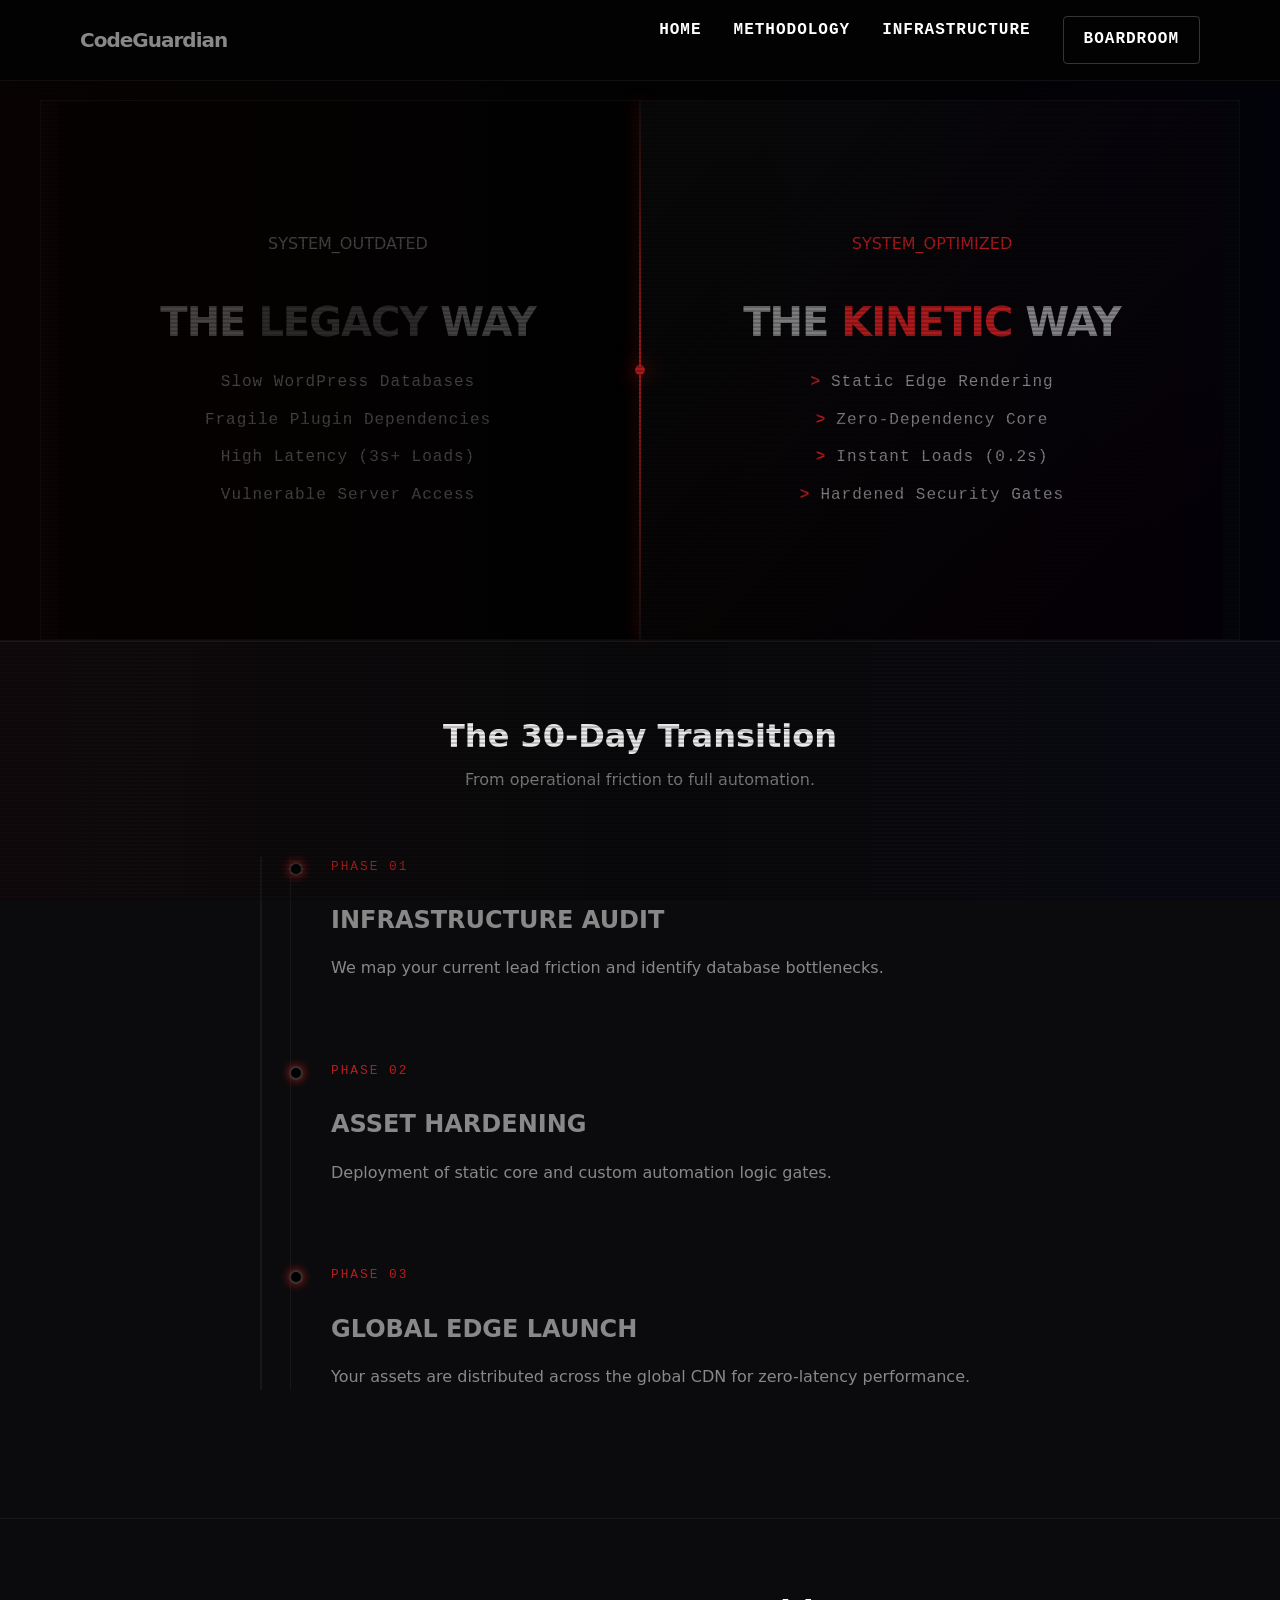
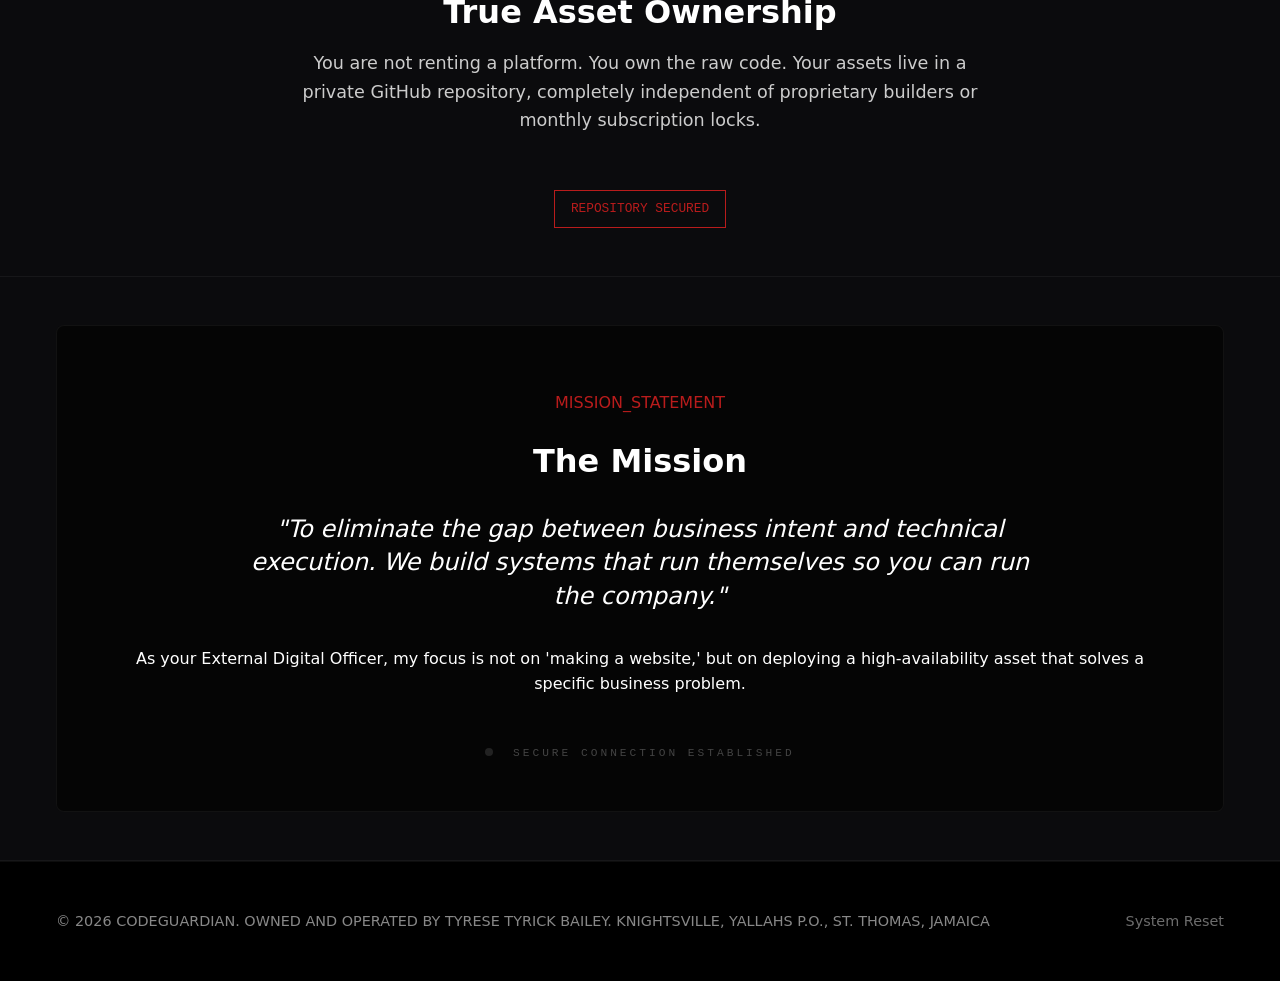
==== about.html @ 7adf5891 "deploy: streamlined boardroom portal configuration" ====
<!DOCTYPE html>
<html lang="en">
<head>
  <meta charset="UTF-8" />
  <meta name="viewport" content="width=device-width, initial-scale=1.0" />
  <title>Methodology | The EDO Philosophy</title>
  <link rel="stylesheet" href="styles.css" />

</head>
<body>

  <header class="site-header">
  <div class="container header-inner">
    <a href="index.html" class="brand"><span class="brand-text">CodeGuardian</span></a>
    
    <button class="mobile-nav-toggle" aria-expanded="false">
      <div class="hamburger"></div>
    </button>

    <nav class="nav">
      <ul class="nav-list">
        <li><a href="index.html" class="nav-link">Home</a></li>
        <li><a href="about.html" class="nav-link">Methodology</a></li>
        <li><a href="services.html" class="nav-link">Infrastructure</a></li>
        <li><a href="portal.html" class="nav-link btn btn-outline">Boardroom</a></li>
      </ul>
    </nav>
  </div>
</header>

  <main>
  <section class="section reveal split-philosophy">
  <div class="container philosophy-grid">
    
    <div class="philosophy-side legacy-logic">
      <div class="side-content">
        <p class="eyebrow">SYSTEM_OUTDATED</p>
        <h2 class="side-title">The <span class="dim-text">Legacy</span> Way</h2>
        <ul class="comparison-list">
          <li><span>Slow WordPress Databases</span></li>
          <li><span>Fragile Plugin Dependencies</span></li>
          <li><span>High Latency (3s+ Loads)</span></li>
          <li><span>Vulnerable Server Access</span></li>
        </ul>
      </div>
    </div>

    <div class="philosophy-divider">
      <div class="divider-line"></div>
      <div class="divider-node"></div>
    </div>

    <div class="philosophy-side kinetic-logic">
      <div class="side-content">
        <p class="eyebrow" style="color:var(--color-accent)">SYSTEM_OPTIMIZED</p>
        <h2 class="side-title">The <span style="color:var(--color-accent)">Kinetic</span> Way</h2>
        <ul class="comparison-list">
          <li><span>Static Edge Rendering</span></li>
          <li><span>Zero-Dependency Core</span></li>
          <li><span>Instant Loads (0.2s)</span></li>
          <li><span>Hardened Security Gates</span></li>
        </ul>
      </div>
    </div>

  </div>
</section>

<section class="section reveal timeline-section">
  <div class="container">
    <div class="section-header">
      <h2 class="section-title">The 30-Day Transition</h2>
      <p class="section-intro">From operational friction to full automation.</p>
    </div>
    
    <div class="timeline-container">
      <div class="timeline-progress"></div> 
      
      <div class="timeline">
        <div class="timeline-item">
          <div class="timeline-dot"></div>
          <div class="timeline-content">
            <span class="day-tag">PHASE 01</span>
            <h3>Infrastructure Audit</h3>
            <p>We map your current lead friction and identify database bottlenecks.</p>
          </div>
        </div>

        <div class="timeline-item">
          <div class="timeline-dot"></div>
          <div class="timeline-content">
            <span class="day-tag">PHASE 02</span>
            <h3>Asset Hardening</h3>
            <p>Deployment of static core and custom automation logic gates.</p>
          </div>
        </div>

        <div class="timeline-item">
          <div class="timeline-dot"></div>
          <div class="timeline-content">
            <span class="day-tag">PHASE 03</span>
            <h3>Global Edge Launch</h3>
            <p>Your assets are distributed across the global CDN for zero-latency performance.</p>
          </div>
        </div>
      </div>
    </div>
  </div>
</section>

    <section class="section reveal" style="background: var(--color-bg-alt);">
      <div class="container text-center">
        <h2 class="section-title">True Asset Ownership</h2>
        <p class="hero-subtitle" style="max-width: 700px; margin-inline: auto;">
          You are not renting a platform. You own the raw code. Your assets live in a private GitHub repository, completely independent of proprietary builders or monthly subscription locks.
        </p>
        <div class="github-badge">REPOSITORY SECURED</div>
      </div>
    </section>

 <section class="section reveal mission-section">
  <div class="container">
    <div class="card mission-card">
      <div class="mission-glow"></div>
      
      <div class="mission-content">
        <p class="eyebrow" style="color:var(--color-accent)">MISSION_STATEMENT</p>
        <h2 class="section-title">The Mission</h2>
        
        <blockquote class="mission-quote">
          "To eliminate the gap between business intent and technical execution. We build systems that run themselves so you can run the company."
        </blockquote>
        
        <p class="mission-description">
          As your External Digital Officer, my focus is not on 'making a website,' but on deploying a <span class="highlight">high-availability asset</span> that solves a specific business problem.
        </p>
        
        <div class="system-status">
          <span class="status-dot"></span> SECURE CONNECTION ESTABLISHED
        </div>
      </div>
    </div>
  </div>
</section>
  </main>

    <footer class="site-footer">
    <div class="container footer-inner">
      <p class="footer-copy">&copy; <span id="year"></span>  CODEGUARDIAN. OWNED AND OPERATED BY TYRESE TYRICK BAILEY.

KNIGHTSVILLE, YALLAHS P.O., ST. THOMAS, JAMAICA</p>
      <ul class="footer-links">
        <li><a href="#top">System Reset</a></li>
      </ul>
    </div>
  </footer>

  <script src="scripts.js"></script>
</body>
</html>
---- styles.css ----
/* =========================================
   CLEAN GLOBAL ENGINE
   ========================================= */html, body {
  width: 100%;
  max-width: 100%;
  overflow-x: hidden; /* THE KILLER OF THE WOBBLE */
  margin: 0;
  padding: 0;
  position: relative;
}

* {
  box-sizing: border-box; /* Forces all widths to stay inside their containers */
}
:root {
  --color-bg: #030303;
  --color-bg-alt: #0b0b0d; /* Slightly lifted black for sections */
  --color-surface: #121214; /* Card surface */
  --color-border: rgba(255, 255, 255, 0.05);
  
  /* NEW SECONDARY: DEEP RED */
  --color-accent: #b91c1c; /* Blood/Deep Red */
  --color-accent-glow: rgba(185, 28, 28, 0.3);
  
  --color-text: #888888;
  --color-heading: #ffffff;
      /* Pure white for impact */
  
 
  --transition-smooth: all 0.4s cubic-bezier(0.16, 1, 0.3, 1);


  /* Typography */
  --font-sans: 'Inter', system-ui, -apple-system, sans-serif;
  --font-size-base: 16px;
  --line-height-base: 1.6;

  /* Spacing Scale (Unified) */
  --space-1: 0.25rem;
  --space-2: 0.5rem;
  --space-3: 0.75rem;
  --space-4: 1rem;
  --space-8: 2rem;
  --space-12: 3rem;
  --space-section: clamp(80px, 15vh, 160px); /* Use this for .section padding */

  /* Layout & Corners */
  --container-width: 1200px;
  --radius-sm: 4px;
  --radius-md: 8px;
  --radius-lg: 12px;
  
  /* Transitions */
  --transition-fast: 150ms ease-out;
  --transition-reveal: all 0.8s cubic-bezier(0.2, 1, 0.3, 1);
}

/* Global Reset */
body {
  margin: 0;
  background-color: var(--color-bg);
  color: var(--color-text);
  font-family: var(--font-sans);
  font-size: var(--font-size-base);
  line-height: var(--line-height-base);
  -webkit-font-smoothing: antialiased;
  overflow-x: hidden;
}

img {
  max-width: 100%;
  display: block;
}

a {
  color: inherit;
  text-decoration: none;
}

a:hover {
  text-decoration: none;
}

button,
input,
select,
textarea {
  font-family: inherit;
  font-size: inherit;
}
.audit-box {
  padding: var(--space-8);
  text-align: center;
  border: 1px solid var(--color-accent);
}

.audit-counter {
  font-family: monospace;
  font-size: clamp(2rem, 8vw, 5rem);
  font-weight: 800;
  color: var(--color-primary);
  margin-block: var(--space-4);

}
 

/* 1. The "Scanline" Overlay - Makes the whole site feel like a monitor */
body::before {
  content: " ";
  display: block;
  position: fixed;
  top: 0; left: 0; bottom: 0; right: 0;
  background: linear-gradient(rgba(18, 16, 16, 0) 50%, rgba(0, 0, 0, 0.25) 50%), 
              linear-gradient(90deg, rgba(255, 0, 0, 0.06), rgba(0, 255, 0, 0.02), rgba(0, 0, 255, 0.06));
  z-index: 9999;
  pointer-events: none;
  background-size: 100% 2px, 3px 100%;
}

/* 2. Advanced Glassmorphism for Panels */
.kinetic-panel, .terminal-panel, .card {
  background: rgba(10, 10, 10, 0.8);
  backdrop-filter: blur(10px);
  border: 1px solid rgba(207, 0, 0, 0.2);
  box-shadow: 0 8px 32px 0 rgba(0, 0, 0, 0.8);
  transition: all 0.4s cubic-bezier(0.175, 0.885, 0.32, 1.275);
}

.kinetic-panel:hover {
  border-color: var(--color-accent);
  box-shadow: 0 0 25px rgba(207, 0, 0, 0.3);
  transform: translateY(-5px);
}

/* 3. The "Glitch" Text Effect for Headings */
.glitch-text {
  position: relative;
  text-transform: uppercase;
}

.glitch-text::before, .glitch-text::after {
  content: attr(data-text);
  position: absolute;
  top: 0; left: 0; width: 100%; height: 100%;
  opacity: 0.8;
}

.glitch-text:hover::before {
  animation: glitch-anim 0.3s infinite linear alternate-reverse;
  color: #ff0000;
  z-index: -1;
}

@keyframes glitch-anim {
  0% { clip: rect(20px, 9999px, 10px, 0); }
  100% { clip: rect(80px, 9999px, 90px, 0); }
}










 
/* =========================================
   REUSABLE UTILITY CLASSES
   ========================================= */

/* Layout helpers */
.container {
  width: 100%;
  max-width: var(--container-width);
  margin: 0 auto;
  padding-inline: var(--space-4);
}

.section {
  padding-block: var(--space-12);
}

.section-header {
  max-width: 640px;
  margin: 0 auto var(--space-8);
  text-align: center;
}

.section-title {
  font-size: 2rem;
  line-height: 1.2;
  color: var(--color-heading);
  margin-bottom: var(--space-3);
}

.section-intro {
  color: var(--color-text-muted);
  margin: 0;
}

.grid {
  display: grid;
  gap: var(--space-6);
}

/* Card pattern */
.card {
  background-color: var(--color-surface);
  border-radius: var(--radius-md);
  padding: var(--space-6);
  border: 1px solid var(--color-border);
  box-shadow: var(--shadow-soft);
  transition: transform var(--transition-base), box-shadow var(--transition-base),
    border-color var(--transition-base), background-color var(--transition-base);
}

.card:hover {
  transform: translateY(-3px);
  box-shadow: 0 18px 45px rgba(15, 23, 42, 0.12);
  border-color: var(--color-primary-soft);
  background-color: #f9fafb;
}

/* Buttons */
.btn {
  display: inline-flex;
  align-items: center;
  justify-content: center;
  padding: 0.75rem 1.5rem;
  border-radius: 999px;
  font-weight: 600;
  border: 1px solid transparent;
  cursor: pointer;
  transition: background-color var(--transition-base),
    color var(--transition-base), border-color var(--transition-base),
    transform var(--transition-fast), box-shadow var(--transition-fast);
  text-decoration: none;
  white-space: nowrap;
}

.btn-primary {
  background-color: var(--color-primary);
  color: #ffffff;
  box-shadow: 0 10px 25px rgba(37, 99, 235, 0.3);
}

.btn-primary:hover {
  background-color: var(--color-primary-dark);
  transform: translateY(-1px);
  box-shadow: 0 14px 35px rgba(37, 99, 235, 0.4);
}

.btn-outline {
  background-color: transparent;
  color: var(--color-primary);
  border-color: var(--color-primary);
}

.btn-outline:hover {
  background-color: var(--color-primary-soft);
}

/* Typography helpers */
.text-center {
  text-align: center;
}

.text-muted {
  color: var(--color-text-muted);
}

/* =========================================
   HEADER & NAVIGATION (FIXED & HARDENED)
   ========================================= */

.site-header {
  position: fixed;
  top: 0;
  left: 0;
  width: 100%;
  z-index: 9999; /* Higher priority to stay on top */
  background-color: rgba(3, 3, 3, 0.9); 
  backdrop-filter: blur(20px);
  border-bottom: 1px solid var(--color-border);
}

.header-inner {
  display: flex;
  justify-content: space-between;
  align-items: center;
  height: 80px;
  width: 90%;
  max-width: 1200px;
  margin: 0 auto;
}

/* Brand */
.brand {
  display: inline-flex;
  align-items: center;
  text-decoration: none;
  gap: var(--space-2);
}

.brand-text {
  font-weight: 800;
  letter-spacing: -1px;
  font-size: 1.25rem;
  color: var(--color-primary); /* Sets "KINETIC // EDO" to your primary color */
}

/* =========================================
   DESKTOP NAVIGATION
   ========================================= */

.nav-list {
  display: flex;
  gap: var(--space-8);
  list-style: none;
  margin: 0;
  padding: 0;
}

.nav-link {
  position: relative;
  color: #ffffff;
  text-decoration: none;
  font-family: monospace;
  font-weight: 600;
  letter-spacing: 1px;
  text-transform: uppercase;
  padding: 10px 0;
  transition: color 0.3s ease;
}

/* Underline Animation */
.nav-link::after {
  content: '';
  position: absolute;
  bottom: 0;
  left: 50%;
  width: 0;
  height: 2px;
  background: var(--color-accent);
  box-shadow: 0 0 10px var(--color-accent), 0 0 20px var(--color-accent);
  transition: all 0.4s cubic-bezier(0.16, 1, 0.3, 1);
  transform: translateX(-50%);
}

.nav-link:hover {
  color: var(--color-accent);
  text-shadow: 0 0 8px rgba(185, 28, 28, 0.6);
}

.nav-link:hover::after {
  width: 100%;
}

/* Specialized 'Boardroom' Button */
.btn-outline {
  border: 1px solid rgba(255, 255, 255, 0.2);
  padding: 10px 20px !important;
  border-radius: 4px;
}

.btn-outline:hover {
  background: rgba(185, 28, 28, 0.1) !important;
  border-color: var(--color-accent) !important;
  box-shadow: inset 0 0 15px rgba(185, 28, 28, 0.3), 0 0 15px rgba(185, 28, 28, 0.2) !important;
}

/* =========================================
   MOBILE ENGINE (RESPONSIVE FIXES)
   ========================================= */

/* Hamburger Button */
.mobile-nav-toggle {
  display: none; /* Hidden on Desktop */
  background: transparent;
  border: 1px solid var(--color-accent);
  padding: 10px;
  cursor: pointer;
  z-index: 10000;
}

.hamburger {
  width: 22px;
  height: 2px;
  background: var(--color-accent);
  position: relative;
}

.hamburger::before, .hamburger::after {
  content: '';
  position: absolute;
  width: 22px;
  height: 2px;
  background: var(--color-accent);
  left: 0;
}
.hamburger::before { top: -6px; }
.hamburger::after { bottom: 6px; }

@media (max-width: 768px) {
  .nav {
    display: flex !important;
    position: fixed;
    
    /* RESET: Explicitly tell it to start at the top-left of the glass */
    top: 0 !important;
    left: 0 !important;
    width: 100vw !important; /* Full width of the viewport */
    height: 100vh !important; /* Full height of the viewport */
    
    background: #050505;
    z-index: 9999; 
    
    /* Center the content */
    flex-direction: column;
    justify-content: center;
    align-items: center;
    
    /* Animation - Start completely hidden to the right */
    transform: translateX(100%);
    transition: transform 0.4s cubic-bezier(0.16, 1, 0.3, 1);
    
    visibility: hidden;
    pointer-events: none;
    margin: 0 !important; /* Kill any inherited margins */
  }

  .nav.open {
    transform: translateX(0);
    visibility: visible;
    pointer-events: all;
  }

  .mobile-nav-toggle {
    display: block !important;
    position: fixed; /* Keep it fixed to the screen */
    top: 20px;
    right: 20px; /* Use a fixed pixel value for consistency */
    z-index: 100000 !important; 
    background: #050505;
    border: 1px solid var(--color-accent);
    padding: 12px; /* Bigger tap target */
  }

/* 1. Reset the button bars when the BUTTON itself has the .open class */
.mobile-nav-toggle.open .hamburger {
  background: transparent !important; /* Hide middle bar */
}

.mobile-nav-toggle.open .hamburger::before {
  top: 0 !important;
  transform: rotate(45deg) !important;
}

.mobile-nav-toggle.open .hamburger::after {
  bottom: 0 !important;
  transform: rotate(-45deg) !important;
}

/* 2. Ensure the toggle button is the HIGHEST layer */
@media (max-width: 768px) {
  .mobile-nav-toggle {
    display: block !important;
    position: fixed !important; 
    top: 20px !important;
    right: 20px !important;
    z-index: 1000001 !important; /* One level higher than the nav */
    background: #050505; 
    border: 1px solid var(--color-accent);
    padding: 15px;
    cursor: pointer;
    line-height: 0;
  }
}
@media (max-width: 768px) {
  /* Start hidden and slightly lower */
  .card .click-overlay {
    opacity: 0;
    transform: translateY(10px);
    transition: all 0.6s cubic-bezier(0.16, 1, 0.3, 1);
    background: rgba(185, 28, 28, 0.15);
    visibility: hidden;
  }

  /* Only reveal when the JavaScript gives the green light */
  .card.is-visible .click-overlay {
    opacity: 1;
    transform: translateY(0);
    visibility: visible;
  }

  /* Add a red glow to the card border when it's the "active" one on screen */
  .card.is-visible {
    border-color: var(--color-accent) !important;
    box-shadow: 0 0 20px rgba(185, 28, 28, 0.2);
  }
}

  /* 4. THE LINKS - Make them big for thumbs */
.nav-list {
    flex-direction: column !important;
    align-items: center !important;
    justify-content: center !important;
    width: 100%;
    margin: 0 !important;
    padding: 0 !important;
    gap: 3rem !important;
  }
}

@media (max-width: 768px) {
  /* Shrink massive titles so they don't push the screen wide */
  h1, .hero-title {
    font-size: 1.8rem !important;
    line-height: 1.2;
    word-wrap: break-word;
  }

#cta .btn-primary {
    width: 90% !important;
    max-width: 320px;
    margin: 0 auto;
    font-size: 1rem !important;
    padding: 1rem !important;
    white-space: normal !important; /* Allows text to wrap so it doesn't push the screen wide */
    line-height: 1.4;
  }

  .container {
    padding-left: 15px !important;
    padding-right: 15px !important;
  }
}
/* =========================================
   THE "FORCE CLICK" PROTOCOL
   ========================================= */

.site-header {
  position: fixed;
  top: 0;
  left: 0;
  width: 100%;
  z-index: 9999;
  background-color: rgba(3, 3, 3, 0.9); 
  backdrop-filter: blur(20px);
  border-bottom: 1px solid var(--color-border);
  overflow: visible; /* Add this line */
}

.header-inner, .nav, .nav-list, .nav-link {
  /* This ensures the children (the links) are also interactive */
  z-index: 100000 !important;
  pointer-events: auto !important;
  cursor: pointer !important;
}

/* If you have a background video or matrix effect, 
   push it to the back explicitly */
.hero-video, .matrix-bg, canvas {
  z-index: -1 !important;
  pointer-events: none !important;
}

/* Ensure the main content doesn't "float" over the header */
main {
  position: relative;
  z-index: 1;
}

/* The Boardroom Button Flip */
.btn-boardroom {
  background: transparent;
  color: var(--color-heading);
  border: 1px solid var(--color-border);
  padding: 12px 24px;
  text-transform: uppercase;
  font-size: 0.7rem;
  letter-spacing: 2px;
  transition: var(--transition-smooth);
}

.btn-boardroom:hover {
  background: var(--color-heading); /* Turns White */
  color: #000000 !important;        /* Text turns Black */
  border-color: var(--color-heading);
  box-shadow: 0 10px 30px rgba(255, 255, 255, 0.1);
}


.status-indicator {
  display: inline-flex;
  align-items: center;
  gap: 8px;
  font-family: monospace;
  font-size: 0.7rem;
  color: var(--color-signal); /* Cyber Lime */
  text-transform: uppercase;
}

.blip {
  width: 6px;
  height: 6px;
  background: var(--color-signal);
  border-radius: 50%;
  animation: blink 1.5s infinite;
}

@keyframes blink {
  0% { opacity: 1; }
  50% { opacity: 0.3; }
  100% { opacity: 1; }
}





/* =========================================
   FINAL UNIFIED HERO (VIDEO + CENTERED)
   ========================================= */
.hero {
  position: relative;
  /* CHANGE THIS LINE: Remove var(--color-bg) and set to transparent */
  background: transparent; 
  
  padding: 80px 20px 40px 20px; 
  display: flex;
  flex-direction: column;
  align-items: center; 
  justify-content: flex-start;
  min-height: 60vh; 
  text-align: center;
  width: 100%;
  overflow: hidden; /* Important to keep video inside the box */
}

.video-background {
  position: absolute;
  top: 0;
  left: 0;
  width: 100%;
  height: 100%;
  z-index: 1; /* Sits at the very bottom */
}

#hero-video {
  width: 100%;
  height: 100%;
  object-fit: cover; /* This crops the YouTube UI if you caught any edges */
  opacity: 0; /* Start invisible */
  animation: fadeInVideo 2s ease-in forwards; /* Fade in over 2 seconds */
  filter: brightness(0.6) contrast(1.2); /* Makes the red Matrix look deeper and sharper */
}

@keyframes fadeInVideo {
  to { opacity: 0.5; } /* Final opacity - keeps it subtle behind the text */
}

.video-overlay {
  position: absolute;
  top: 0;
  left: 0;
  width: 100%;
  height: 100%;
  /* A heavy black-to-transparent gradient hides the edges of the video */
  background: linear-gradient(to bottom, rgba(0,0,0,0.8) 0%, transparent 50%, rgba(0,0,0,0.8) 100%);
  z-index: 2;
}

.hero-grid {
  position: relative;
  z-index: 10; /* Forces text ABOVE the video and overlay */
  width: 100%;
  display: flex;
  justify-content: center;
  margin-top: 0; 
}

.hero-content {
  max-width: 850px;
  margin: 0 auto;
  text-align: center;
  display: flex;
  flex-direction: column;
  align-items: center;
}

/* Ensure the title and eyebrow are punchy */
.hero-title {
  font-size: clamp(2.5rem, 5vw, 4rem);
  line-height: 1.1;
  color: #ffffff;
  margin: 0 0 1.5rem;
  font-weight: 800;
  text-shadow: 0 2px 10px rgba(0,0,0,0.5);
}

.hero-subtitle {
  color: #ccc;
  font-size: 1.1rem;
  line-height: 1.6;
  margin-bottom: 2.5rem;
  max-width: 600px;
}
/* =========================================
   RED SYSTEM BUTTONS (FIXED)
   ========================================= */
.btn-primary {
  background-color: var(--color-accent) !important;
  border: 1px solid var(--color-accent) !important;
  color: #ffffff !important;
  padding: 12px 28px;
  text-transform: uppercase;
  font-weight: 600;
  letter-spacing: 1px;
  transition: all 0.3s ease;
  box-shadow: 0 0 15px rgba(185, 28, 28, 0.2);
  cursor: pointer;
  display: inline-block;
}

.btn-primary:hover {
  background-color: #991b1b !important;
  box-shadow: 0 0 25px rgba(185, 28, 28, 0.5) !important;
  transform: translateY(-2px);
}

/* FIX: The Pulse Animation (Turning Blue to Red) */
.pulse {
  animation: pulse-red 2s infinite;
}

@keyframes pulse-red {
  0% {
    box-shadow: 0 0 0 0 rgba(185, 28, 28, 0.7);
  }
  70% {
    box-shadow: 0 0 0 15px rgba(185, 28, 28, 0);
  }
  100% {
    box-shadow: 0 0 0 0 rgba(185, 28, 28, 0);
  }
}
/* =========================================
   ABC+D FRAMEWORK: BLUR & FILL EFFECT
   ========================================= */

#framework .container {
  max-width: 1200px;
  margin: 0 auto;
  padding: 0 var(--space-6);
  display: flex;
  justify-content: center;
}

.framework-grid {
  display: grid;
  grid-template-columns: repeat(auto-fit, minmax(260px, 1fr));
  gap: var(--space-8);
  width: 100%;
}

.framework-grid .card {
  background: #0a0a0a;
  border: 1px solid rgba(255, 255, 255, 0.05);
  padding: var(--space-10);
  position: relative;
  min-height: 250px; 
  cursor: pointer;
  overflow: hidden;
  
  /* ADDED: Forces everything in the card to center */
  display: flex;
  flex-direction: column;
  align-items: center;      
  justify-content: center;   
  text-align: center;
  
  transition: all 0.4s cubic-bezier(0.16, 1, 0.3, 1);
}

/* 1. TEXT BLUR LOGIC + CENTERING */
.card-main-content {
  /* ADDED: Ensures title and p tag stay centered during the blur */
  display: flex;
  flex-direction: column;
  align-items: center;
  justify-content: center;
  width: 100%;
  
  transition: all 0.5s cubic-bezier(0.16, 1, 0.3, 1);
  opacity: 1;
  filter: blur(0px);
}

.card:hover .card-main-content {
  opacity: 0;
  filter: blur(12px); 
  transform: scale(0.95);
}

.click-overlay {
  position: absolute;
  top: 0;
  left: 0;
  width: 100%;
  height: 100%;
  display: flex;
  align-items: center;
  justify-content: center;
  pointer-events: none; 
  opacity: 0;
  z-index: 5; 
  transform: scale(1.1);
  transition: all 0.4s ease;
}

.click-overlay span {
  font-family: monospace;
  font-size: 1.4rem;
  font-weight: 900;
  color: var(--color-accent); 
  letter-spacing: 4px;
  text-shadow: 0 0 15px rgba(185, 28, 28, 0.6);
  text-transform: uppercase;
}

.card:hover .click-overlay {
  opacity: 1;
  transform: scale(1);
}

/* 3. CARD GLOW & INDICATOR */
.framework-grid .card:hover {
  border-color: var(--color-accent);
  box-shadow: inset 0 0 20px rgba(185, 28, 28, 0.05),
              0 15px 40px -10px rgba(185, 28, 28, 0.2);
}

.card-indicator {
  position: absolute;
  bottom: 0;
  left: 0;
  width: 100%;
  height: 3px;
  background: var(--color-accent);
  transform: scaleX(0);
  transition: transform 0.4s ease;
  transform-origin: left;
}

.card:hover .card-indicator {
  transform: scaleX(1);
}

/* Header Elements (A, B, C, D) stays at top corners */
.card-header {
  /* ADDED: Absolute positioning keeps icons from pushing text off-center */
  position: absolute;
  top: var(--space-6);
  left: 0;
  width: 100%;
  padding: 0 var(--space-10);
  
  display: flex;
  justify-content: space-between;
  z-index: 2; 
}

.card:hover .card-id, .card:hover .arrow {
  color: var(--color-accent) !important;
}
/* =========================================
   FIXED MODAL POSITIONING
   ========================================= */
.modal-overlay {
  position: fixed; /* FIXED is the key—it stays on the screen */
  top: 0;
  left: 0;
  width: 100vw;
  height: 100vh;
  background: rgba(0, 0, 0, 0.95); /* Heavy dark backdrop */
  display: flex;
  align-items: center;
  justify-content: center;
  
  /* Initial State (Hidden) */
  opacity: 0;
  pointer-events: none;
  visibility: hidden;
  
  transition: all 0.4s ease;
  z-index: 9999; /* Higher than EVERYTHING else */
}

/* When Javascript adds the 'active' class */
.modal-overlay.active {
  opacity: 1;
  pointer-events: auto;
  visibility: visible;
}

.modal-content {
  background: #0a0a0a;
  border: 1px solid var(--color-accent); /* Deep Red Border */
  padding: 3rem;
  max-width: 600px;
  width: 90%;
  position: relative;
  box-shadow: 0 0 50px rgba(185, 28, 28, 0.2);
  
  /* Animation for the box popping up */
  transform: translateY(20px);
  transition: transform 0.4s ease;
}

.modal-overlay.active .modal-content {
  transform: translateY(0);
}

.close-btn {
  position: absolute;
  top: 15px;
  right: 20px;
  background: none;
  border: none;
  color: #fff;
  font-size: 2.5rem;
  cursor: pointer;
  line-height: 1;
}

.close-btn:hover {
  color: var(--color-accent);

}.audit-counter {
  font-family: 'Courier New', Courier, monospace; /* Terminal font */
  font-size: clamp(3rem, 8vw, 6rem);
  font-weight: 900;
  letter-spacing: -2px;
  margin: var(--space-6) 0;
  min-height: 1.2em;
  display: flex;
  justify-content: center;
  align-items: center;
}

#load-time-display {
  transition: color 0.5s ease;
}

/* Subtle flicker for that terminal feel */
.flicker-text {
  animation: terminal-flicker 0.15s infinite secondary;
}

@keyframes terminal-flicker {
  0% { opacity: 1; }
  50% { opacity: 0.8; }
  100% { opacity: 1; }
}

#cta {
  text-align: center; /* Forces all text elements inside to the middle */
  display: flex;
  flex-direction: column;
  align-items: center; 
  justify-content: center;
}

#cta .hero-title, 
#cta .hero-subtitle {
  margin-left: auto;
  margin-right: auto;
  text-align: center; /* Double-down on centering the text itself */
  max-width: 800px;   /* Prevents the line from getting too long/ugly */
}









/* =========================================
   GLOBAL CYBER OVERLAY & ATMOSPHERE
   ========================================= */

/* 1. The "CRT/Scanline" Overlay - Forces depth across the entire site */
body::before {
  content: " ";
  display: block;
  position: fixed;
  top: 0; left: 0; bottom: 0; right: 0;
  background: 
    linear-gradient(rgba(18, 16, 16, 0) 50%, rgba(0, 0, 0, 0.2) 50%), 
    linear-gradient(90deg, rgba(207, 0, 0, 0.03), rgba(0, 0, 0, 0.1), rgba(0, 0, 255, 0.03));
  z-index: 9999;
  pointer-events: none;
  background-size: 100% 4px, 100% 100%;
  animation: crt-flicker 0.1s infinite;
}

@keyframes crt-flicker {
  0% { opacity: 0.95; }
  50% { opacity: 1; }
  100% { opacity: 0.98; }
}

/* 2. Primary Glitch Animation for Headings (RED/CYAN Split) */
/* =========================================
   PASSIVE GLITCH PROTOCOL (ALWAYS-ON)
   ========================================= */

.glitch-text {
  position: relative;
  display: inline-block;
}

.glitch-text::before,
.glitch-text::after {
  content: attr(data-text);
  position: absolute;
  top: 0;
  left: 0;
  width: 100%;
  height: 100%;
  background: transparent;
}

/* Red Layer - Passive Loop */
.glitch-text::before {
  left: 2px;
  text-shadow: -2px 0 var(--color-accent);
  clip: rect(44px, 450px, 56px, 0);
  animation: glitch-anim-primary 5s infinite linear alternate-reverse;
}

/* Cyan Layer - Passive Loop */
.glitch-text::after {
  left: -2px;
  text-shadow: -2px 0 #0ff;
  clip: rect(44px, 450px, 56px, 0);
  animation: glitch-anim-secondary 3s infinite linear alternate-reverse;
}

/* Random jitter frames for the "System Glitch" feel */
@keyframes glitch-anim-primary {
  0% { clip: rect(10px, 999px, 30px, 0); transform: skew(0.2deg); }
  5% { clip: rect(60px, 999px, 80px, 0); transform: skew(0.5deg); }
  10% { clip: rect(20px, 999px, 40px, 0); transform: skew(-0.2deg); }
  15% { clip: rect(0, 0, 0, 0); } /* Hidden state to prevent constant flickering */
  100% { clip: rect(0, 0, 0, 0); }
}

@keyframes glitch-anim-secondary {
  0% { clip: rect(40px, 999px, 60px, 0); transform: skew(-0.5deg); }
  5% { clip: rect(10px, 999px, 30px, 0); transform: skew(0.2deg); }
  10% { clip: rect(80px, 999px, 100px, 0); transform: skew(0.8deg); }
  12% { clip: rect(0, 0, 0, 0); } /* Hidden state */
  100% { clip: rect(0, 0, 0, 0); }
}
/* 3. Advanced Glassmorphism with 'Hard' Edge Logic */
.glass {
  background: rgba(10, 10, 10, 0.7) !important;
  backdrop-filter: blur(15px);
  border: 1px solid rgba(255, 255, 255, 0.05);
  box-shadow: 0 10px 40px rgba(0, 0, 0, 0.5);
}

.glass:hover {
  border-color: rgba(207, 0, 0, 0.3) !important;
  box-shadow: 0 0 30px rgba(207, 0, 0, 0.2);
}

.card.glass {
  animation: border-breathe 8s infinite ease-in-out;
}

@keyframes border-breathe {
  0%, 100% { border-color: rgba(255, 255, 255, 0.05); }
  50% { border-color: rgba(207, 0, 0, 0.15); box-shadow: 0 0 15px rgba(207, 0, 0, 0.05); }
}

























/* =========================================
   ABOUT SECTION
   ========================================= */

.about {
  background-color: var(--color-bg);
}

.about-grid {
  display: grid;
  gap: var(--space-8);
  align-items: flex-start;
}

.about-text {
  font-size: 1rem;
  color: var(--color-text-muted);
  display: flex;
  flex-direction: column;
  gap: var(--space-3);
}

.about-highlights {
  display: grid;
  gap: var(--space-4);
}

.about-card {
  background-color: #f9fafb;
  border-radius: var(--radius-md);
  padding: var(--space-4);
  border: 1px solid var(--color-border);
}

.about-card-title {
  margin-top: 0;
  margin-bottom: var(--space-2);
  font-size: 1.05rem;
  color: var(--color-heading);
}

.about-card-text {
  margin: 0;
  color: var(--color-text-muted);
}
/* Split Philosophy Styles */
.split-philosophy {
  padding-block: 0;
  border-bottom: 1px solid var(--color-border);
}

.side-old, .side-new {
  padding: var(--space-section) var(--space-8);
}

.side-old {
  background-color: #000;
  opacity: 0.6;
}

.side-new {
  background-color: var(--color-bg-alt);
  border-left: 1px solid var(--color-border);
}

.comparison-list {
  list-style: none;
  padding: 0;
  margin-top: var(--space-4);
}

.comparison-list li {
  margin-bottom: var(--space-2);
  font-family: monospace;
}

/* Timeline Styles */
.timeline {
  position: relative;
  max-width: 800px;
  margin: 0 auto;
  padding-left: 40px;
  border-left: 1px solid var(--color-border);
}

.timeline-item {
  position: relative;
  margin-bottom: var(--space-8);
}

.timeline-dot {
  position: absolute;
  left: -46px;
  top: 5px;
  width: 10px;
  height: 10px;
  background: var(--color-accent);
  border-radius: 50%;
  box-shadow: 0 0 10px var(--color-accent);
}

/* Architect Card */
.architect-card {
  display: flex;
  gap: var(--space-8);
  padding: var(--space-10);
  align-items: center;
}

.github-badge {
  display: inline-block;
  margin-top: var(--space-4);
  padding: 8px 16px;
  border: 1px solid var(--color-accent);
  color: var(--color-accent);
  font-family: monospace;
  font-size: 0.8rem;
}





/* =========================================
   METHODOLOGY: KINETIC STYLING
   ========================================= */

/* 1. Split Philosophy Upgrade */
.side-old {
  background: linear-gradient(135deg, #000 0%, #111 100%);
  border-right: 1px solid rgba(255, 255, 255, 0.05);
}

.side-new {
  background: linear-gradient(135deg, #050505 0%, #0a0000 100%);
  position: relative;
}

.side-new::after {
  content: 'ENCRYPTED';
  position: absolute;
  top: 10px;
  right: 10px;
  font-size: 0.6rem;
  color: var(--color-accent);
  opacity: 0.3;
  letter-spacing: 2px;
}

/* 2. Moving Timeline Logic */
.timeline-container {
  position: relative;
  max-width: 800px;
  margin: 4rem auto;
  padding-left: 50px;
}

/* The Background (Static) Line */
.timeline-container::before {
  content: '';
  position: absolute;
  left: 20px;
  top: 0;
  width: 2px;
  height: 100%;
  background: rgba(255, 255, 255, 0.05);
}

/* The Moving (Glow) Line */
.timeline-progress {
  position: absolute;
  left: 20px;
  top: 0;
  width: 2px;
  height: 0; /* Animated via scroll */
  background: var(--color-accent);
  box-shadow: 0 0 15px var(--color-accent);
  z-index: 1;
  transition: height 0.1s linear;
}

.timeline-item {
  position: relative;
  margin-bottom: 5rem;
  opacity: 0.3;
  transform: translateX(-10px);
  transition: all 0.6s ease;
}

/* When the item becomes "active" on scroll */
.timeline-item.active {
  opacity: 1;
  transform: translateX(0);
}

.timeline-dot {
  position: absolute;
  left: -42px;
  top: 5px;
  width: 14px;
  height: 14px;
  background: #000;
  border: 2px solid #333;
  border-radius: 50%;
  z-index: 2;
  transition: all 0.4s ease;
}

.timeline-item.active .timeline-dot {
  border-color: var(--color-accent);
  box-shadow: 0 0 15px var(--color-accent);
  background: var(--color-accent);
}

.day-tag {
  font-family: monospace;
  color: var(--color-accent);
  font-size: 0.8rem;
  letter-spacing: 2px;
  display: block;
  margin-bottom: 0.5rem;
}

.timeline-content h3 {
  font-size: 1.5rem;
  text-transform: uppercase;
  margin-bottom: 0.5rem;
}


/* =========================================
   SPLIT PHILOSOPHY: HUD INTERFACE
   ========================================= */

.philosophy-grid {
  display: grid;
  grid-template-columns: 1fr 2px 1fr; /* Two sides separated by a 2px line */
  gap: 0;
  min-height: 60vh;
  align-items: stretch;
  background: #050505;
  border: 1px solid rgba(255, 255, 255, 0.03);
}

.philosophy-side {
  padding: var(--space-16) var(--space-8);
  display: flex;
  flex-direction: column;
  justify-content: center; /* Vertical Center */
  align-items: center;     /* Horizontal Center */
  text-align: center;      /* Text Center */
  transition: all 0.5s ease;
}

/* Legacy Side - Dim and desaturated */
.legacy-logic {
  background: rgba(0, 0, 0, 0.8);
  opacity: 0.5;
  filter: grayscale(1);
}

.legacy-logic:hover {
  opacity: 0.7;
}

/* Kinetic Side - Sharp and Glowing */
.kinetic-logic {
  background: linear-gradient(135deg, #0a0a0a 0%, #050000 100%);
  position: relative;
}

.side-title {
  font-size: clamp(1.8rem, 4vw, 2.5rem);
  text-transform: uppercase;
  letter-spacing: -1px;
  margin-bottom: var(--space-6);
}

.dim-text { color: #555; }

/* The Comparison List Styling */
.comparison-list {
  list-style: none;
  padding: 0;
  width: 100%;
}

.comparison-list li {
  font-family: 'Courier New', monospace;
  font-size: 1rem;
  margin-bottom: var(--space-3);
  letter-spacing: 1px;
  position: relative;
}

/* Red accent bullet points for the Kinetic side */
.kinetic-logic .comparison-list li::before {
  content: '>';
  color: var(--color-accent);
  margin-right: 10px;
  font-weight: bold;
}

/* 3. THE CENTER DIVIDER */
.philosophy-divider {
  position: relative;
  background: rgba(255, 255, 255, 0.05);
}

.divider-line {
  width: 2px;
  height: 100%;
  background: linear-gradient(to bottom, transparent, var(--color-accent), transparent);
  box-shadow: 0 0 15px var(--color-accent);
}

.divider-node {
  position: absolute;
  top: 50%;
  left: 50%;
  transform: translate(-50%, -50%);
  width: 10px;
  height: 10px;
  background: var(--color-accent);
  border-radius: 50%;
  box-shadow: 0 0 20px var(--color-accent);
  z-index: 10;
}

/* =========================================
   THE MISSION: TERMINAL GLOW
   ========================================= */

.mission-card {
  background: #050505;
  border: 1px solid rgba(255, 255, 255, 0.05);
  padding: var(--space-12);
  position: relative;
  overflow: hidden;
  transition: all 0.5s cubic-bezier(0.16, 1, 0.3, 1);
  text-align: center;
  z-index: 1;
}

/* 1. The Red Atmosphere Hover (Replaces the White) */
.mission-card:hover {
  border-color: var(--color-accent);
  box-shadow: inset 0 0 50px rgba(185, 28, 28, 0.15),
              0 0 30px rgba(185, 28, 28, 0.1);
  transform: scale(1.01);
}

.mission-glow {
  position: absolute;
  top: 50%;
  left: 50%;
  width: 150%;
  height: 150%;
  background: radial-gradient(circle, rgba(185, 28, 28, 0.1) 0%, transparent 70%);
  transform: translate(-50%, -50%);
  opacity: 0;
  transition: opacity 0.8s ease;
  pointer-events: none;
  z-index: -1;
}

.mission-card:hover .mission-glow {
  opacity: 1;
}

/* 2. Text Styling */
.mission-quote {
  font-size: 1.5rem;
  font-style: italic;
  color: #fff;
  margin: 2rem auto;
  max-width: 800px;
  line-height: 1.4;
  position: relative;
  border: none; /* Removed the old side-border for a cleaner look */
}

/* Adding "Matrix" brackets around the quote on hover */
.mission-quote::before, .mission-quote::after {
  content: '';
  position: absolute;
  width: 20px;
  height: 100%;
  border-color: var(--color-accent);
  border-style: solid;
  opacity: 0;
  transition: all 0.4s ease;
}

.mission-quote::before { top: 0; left: -30px; border-width: 2px 0 2px 2px; }
.mission-quote::after { top: 0; right: -30px; border-width: 2px 2px 2px 0; }

.mission-card:hover .mission-quote::before,
.mission-card:hover .mission-quote::after {
  opacity: 1;
  transform: translateX(10px); /* Quote "brackets" slide in */
}

/* 3. System Status Bar */
.system-status {
  margin-top: 3rem;
  font-family: monospace;
  font-size: 0.7rem;
  letter-spacing: 3px;
  color: #444;
  transition: color 0.4s ease;
}

.status-dot {
  display: inline-block;
  width: 8px;
  height: 8px;
  background: #222;
  border-radius: 50%;
  margin-right: 10px;
}

.mission-card:hover .system-status { color: var(--color-accent); }
.mission-card:hover .status-dot {
  background: var(--color-accent);
  box-shadow: 0 0 10px var(--color-accent);
  animation: pulse-red 1.5s infinite;
}

@keyframes pulse-red {
  0% { opacity: 1; }
  50% { opacity: 0.3; }
  100% { opacity: 1; }
}


/* =========================================
   CLEANUP: KILL THE WHITE HOVER
   ========================================= */

/* Target all cards in the methodology/about pages */
.about-card, .architect-card, .mission-card {
    background-color: #050505 !important; /* Forces dark background */
    color: #ffffff !important;
    border: 1px solid rgba(255, 255, 255, 0.05) !important;
}

/* Force hover to be transparent/red instead of white */
.about-card:hover, .architect-card:hover, .mission-card:hover {
    background-color: #080808 !important; 
    border-color: var(--color-accent) !important;
    box-shadow: 0 0 20px rgba(185, 28, 28, 0.2) !important;
}

/* Fix the text colors so they don't disappear */
.about-card-title, .about-card-text, .section-title, .text-muted {
    color: #ffffff !important;
}

.text-muted {
    opacity: 0.7;
}
.architect-card {
    position: relative;
    background: #050505;
    border: 1px solid rgba(255, 255, 255, 0.05);
    transition: all 0.4s ease;
}

/* Red Corner Brackets */
.architect-card::before {
    content: '';
    position: absolute;
    top: 0;
    left: 0;
    width: 0;
    height: 0;
    border-top: 2px solid var(--color-accent);
    border-left: 2px solid var(--color-accent);
    transition: all 0.3s ease;
    opacity: 0;
}

.architect-card:hover::before {
    width: 30px;
    height: 30px;
    opacity: 1;
}

.architect-card:hover {
    transform: translateY(-5px);
    box-shadow: 0 10px 30px rgba(0, 0, 0, 0.5), 0 0 20px rgba(185, 28, 28, 0.1);
}
/* =========================================
   SERVICES SECTION
   ========================================= */

.services {
  background-color: var(--color-bg-alt);
}

.service-grid {
  grid-template-columns: repeat(auto-fit, minmax(240px, 1fr));
}

.service-card .card-title {
  margin-top: 0;
  margin-bottom: var(--space-3);
  font-size: 1.1rem;
  color: var(--color-heading);
}

.service-card .card-text {
  margin: 0 0 var(--space-3);
  color: var(--color-text-muted);
}

.card-list {
  list-style: none;
  padding: 0;
  margin: 0;
  color: var(--color-text-muted);
  font-size: 0.95rem;
}

.card-list li {
  display: flex;
  align-items: center;
  gap: var(--space-2);
  margin-bottom: var(--space-2);
}

.card-list li::before {
  content: "✓";
  color: var(--color-primary);
  font-weight: 600;
}

.section-cta {
  margin-top: var(--space-8);
  text-align: center;
  color: var(--color-text-muted);
}
/* Stack Grid */
.stack-grid {
  display: grid;
  grid-template-columns: repeat(auto-fit, minmax(150px, 1fr));
  gap: var(--space-8);
  margin-top: var(--space-12);
}

.icon-glow {
  width: 80px;
  height: 80px;
  margin: 0 auto 20px;
  display: flex;
  align-items: center;
  justify-content: center;
  border: 1px solid var(--color-border);
  border-radius: 50%;
  font-weight: 800;
  transition: all 0.4s ease;
  background: rgba(255,255,255,0.02);
}

.stack-card:hover .icon-glow {
  border-color: var(--color-accent);
  box-shadow: 0 0 20px rgba(56, 189, 248, 0.4);
  color: var(--color-accent);
}

/* Z-Pattern blocks */
.capability-block {
  display: grid;
  grid-template-columns: 1fr 1fr;
  gap: var(--space-12);
  align-items: center;
  margin-bottom: var(--space-section);
}

.capability-media {
  aspect-ratio: 16 / 9;
  display: flex;
  align-items: center;
  justify-content: center;
  background: linear-gradient(135deg, #111, #000);
}

/* Bar Chart */
.bar-chart-container {
  max-width: 700px;
  margin: 0 auto;
}

.bar-group {
  margin-bottom: var(--space-6);
}

.bar-bg {
  height: 30px;
  background: rgba(255,255,255,0.05);
  border-radius: 99px;
  overflow: hidden;
  margin-top: 10px;
}

.bar-fill {
  height: 100%;
  display: flex;
  align-items: center;
  padding-left: 20px;
  font-size: 0.8rem;
  font-weight: bold;
}

.bar-fill.legacy { background: #333; color: #777; }
.bar-fill.kinetic { background: var(--color-accent); color: #000; }
/* =========================================
   INFRASTRUCTURE: THE DOOM LOOK
   ========================================= */

.stack-section { background: radial-gradient(circle at center, #0a0000 0%, #000 100%); }

.stack-card {
  position: relative;
  padding: 20px;
  background: rgba(255, 255, 255, 0.02);
  border: 1px solid rgba(255, 255, 255, 0.05);
  transition: all 0.4s cubic-bezier(0.175, 0.885, 0.32, 1.275);
}

.stack-card:hover {
  transform: translateY(-10px) scale(1.05);
  background: rgba(185, 28, 28, 0.05);
  border-color: var(--color-accent);
}

.stack-status {
  font-family: monospace;
  font-size: 0.6rem;
  color: #444;
  margin-top: 10px;
  display: block;
  letter-spacing: 1px;
}

.stack-card:hover .stack-status { color: var(--color-accent); }

/* CAPABILITY BLOCKS */
.capability-block {
  display: grid;
  grid-template-columns: 1.2fr 0.8fr;
  gap: 60px;
  margin-bottom: 120px;
  align-items: center;
}

.capability-block.reverse { grid-template-columns: 0.8fr 1.2fr; }

.cap-id {
  font-family: monospace;
  color: var(--color-accent);
  font-size: 1rem;
  margin-bottom: 10px;
  opacity: 0.5;
}

.cap-title {
  font-size: 2rem;
  text-transform: uppercase;
  margin-bottom: 20px;
}

/* THE GLASS PANEL */
.glass-panel {
  background: rgba(10, 10, 10, 0.8);
  border: 1px solid rgba(255, 255, 255, 0.1);
  backdrop-filter: blur(10px);
  padding: 20px;
  position: relative;
  box-shadow: 0 20px 50px rgba(0,0,0,0.5);
}

.code-header {
  border-bottom: 1px solid rgba(255, 255, 255, 0.1);
  padding-bottom: 10px;
  margin-bottom: 15px;
  font-family: monospace;
  font-size: 0.7rem;
  color: #666;
}

/* SCANLINE ANIMATION */
.security-shield-hex {
  width: 150px;
  height: 150px;
  background: rgba(185, 28, 28, 0.1);
  border: 2px solid var(--color-accent);
  display: flex;
  align-items: center;
  justify-content: center;
  font-weight: 900;
  clip-path: polygon(50% 0%, 100% 25%, 100% 75%, 50% 100%, 0% 75%, 0% 25%);
  position: relative;
  overflow: hidden;
}

.scan-line {
  position: absolute;
  top: -100%;
  left: 0;
  width: 100%;
  height: 50%;
  background: linear-gradient(to bottom, transparent, var(--color-accent), transparent);
  opacity: 0.5;
  animation: scanning 3s infinite linear;
}

@keyframes scanning {
  0% { top: -100%; }
  100% { top: 100%; }
}

/* BAR CHART ANIMATION */
.bar-chart-container { margin-top: 40px; }

.bar-label {
  display: flex;
  justify-content: space-between;
  font-family: monospace;
  font-size: 0.8rem;
  margin-bottom: 10px;
}

.bar-fill {
  width: 0; /* Animated via JS */
  transition: width 1.5s cubic-bezier(0.1, 1, 0.3, 1);
}

.bar-fill.kinetic {
  background: var(--color-accent);
  box-shadow: 0 0 20px var(--color-accent);
}
/* =========================================
   FIX 1: NAV BAR OVERLAP
   ========================================= */
main {
  /* This ensures the first section starts AFTER the nav bar height */
  padding-top: 100px; 
}

/* =========================================
   FIX 2: PURGE BLUE GLOW -> FORCE RED
   ========================================= */
.stack-card:hover .icon-glow {
  border-color: var(--color-accent) !important;
  /* Replaced the blue (56, 189, 248) with your deep red */
  box-shadow: 0 0 25px rgba(185, 28, 28, 0.6), 
              inset 0 0 10px rgba(185, 28, 28, 0.4) !important;
  color: var(--color-accent) !important;
  background: rgba(185, 28, 28, 0.05) !important;
}

/* Ensure the labels also turn red on hover */
.stack-card:hover .stack-label {
  color: #fff;
  text-shadow: 0 0 8px rgba(185, 28, 28, 0.5);
}

/* =========================================
   FIX 3: STACK GRID SPACING
   ========================================= */
.stack-grid {
  display: grid;
  grid-template-columns: repeat(auto-fit, minmax(180px, 1fr));
  gap: var(--space-8);
  margin-top: var(--space-12);
  padding-bottom: 4rem; /* Extra space before the next section */
}
/* =========================================
   CONTACT SECTION
   ========================================= */

.contact {
  background-color: var(--color-bg);
}

.contact-grid {
  display: grid;
  gap: var(--space-8);
  align-items: flex-start;
}

.contact-details {
  color: var(--color-text-muted);
}

.contact-subtitle {
  margin-top: 0;
  margin-bottom: var(--space-3);
  color: var(--color-heading);
}

.contact-list {
  list-style: none;
  padding: 0;
  margin: var(--space-4) 0 0;
  display: flex;
  flex-direction: column;
  gap: var(--space-2);
}

.contact-list a {
  color: var(--color-primary-dark);
}

.contact-list a:hover {
  text-decoration: underline;
}

/* Contact form */
.contact-form {
  background-color: #f9fafb;
  border-radius: var(--radius-md);
  padding: var(--space-6);
  border: 1px solid var(--color-border);
}

.form-group {
  margin-bottom: var(--space-4);
}

.form-group label {
  display: block;
  font-size: 0.9rem;
  font-weight: 600;
  margin-bottom: var(--space-2);
  color: var(--color-heading);
}

.form-group input,
.form-group select,
.form-group textarea {
  width: 100%;
  padding: 0.65rem 0.8rem;
  border-radius: var(--radius-sm);
  border: 1px solid #d1d5db;
  background-color: #ffffff;
  transition: border-color var(--transition-fast),
    box-shadow var(--transition-fast);
}

.form-group input:focus,
.form-group select:focus,
.form-group textarea:focus {
  outline: none;
  border-color: var(--color-primary);
  box-shadow: 0 0 0 1px var(--color-primary-soft);
}

.form-note {
  margin-top: var(--space-3);
  font-size: 0.85rem;
  color: var(--color-text-muted);
}
/* Security Gate Mockup */
.security-gate {
  max-width: 450px;
  margin: 0 auto;
  padding: var(--space-10);
  border: 1px solid var(--color-accent);
  box-shadow: 0 0 50px rgba(56, 189, 248, 0.1);
}

.lock-icon {
  font-size: 3rem;
  margin-bottom: var(--space-4);
}

.mock-form input {
  background: rgba(255,255,255,0.05) !important;
  border-color: var(--color-border) !important;
  color: #444 !important; /* Makes it look disabled */
}

/* Map & Nodes */
.map-container {
  height: 400px;
  margin-top: var(--space-8);
  position: relative;
  background: radial-gradient(circle at center, #111, #000);
  overflow: hidden;
}

.map-svg-mockup {
  width: 100%;
  height: 100%;
  position: relative;
  opacity: 0.6;
}

.pulse-node {
  position: absolute;
  width: 12px;
  height: 12px;
  background: var(--color-accent);
  border-radius: 50%;
  box-shadow: 0 0 15px var(--color-accent);
  animation: node-pulse 2s infinite;
}

@keyframes node-pulse {
  0% { transform: scale(1); opacity: 1; }
  100% { transform: scale(3); opacity: 0; }
}

.map-label {
  position: absolute;
  bottom: 20px;
  left: 50%;
  transform: translateX(-50%);
  font-family: monospace;
  font-size: 0.7rem;
  letter-spacing: 2px;
  color: var(--color-accent);
}

/* =========================================
   BOARDROOM: KINETIC COMMAND CENTER
   ========================================= */

/* 1. The Restricted Gate */
.kinetic-panel {
  background: rgba(5, 5, 5, 0.95);
  border: 1px solid rgba(185, 28, 28, 0.3);
  padding: 3rem;
  position: relative;
  overflow: hidden;
  box-shadow: 0 0 50px rgba(185, 28, 28, 0.1);
}

.gate-scan-line {
  position: absolute;
  top: 0;
  left: 0;
  width: 100%;
  height: 2px;
  background: var(--color-accent);
  box-shadow: 0 0 15px var(--color-accent);
  animation: scan-vertical 4s infinite linear;
  z-index: 5;
}

@keyframes scan-vertical {
  0% { top: 0; }
  100% { top: 100%; }
}

.btn-locked {
  width: 100%;
  background: transparent;
  border: 1px solid #222;
  color: #444;
  font-family: monospace;
  padding: 15px;
  cursor: not-allowed;
  letter-spacing: 3px;
}

/* 2. The Intelligence Audit Form */
.terminal-panel {
  background: #080808;
  border: 1px solid rgba(255, 255, 255, 0.05);
  padding: 40px;
  position: relative;
}

.terminal-panel::before {
  content: 'SECURE_TRANSIT';
  position: absolute;
  top: 10px;
  left: 10px;
  font-family: monospace;
  font-size: 0.6rem;
  color: var(--color-accent);
  opacity: 0.4;
}

/* Form Styling */
.kinetic-form label {
  color: var(--color-accent);
  font-family: monospace;
  font-size: 0.75rem;
  letter-spacing: 2px;
  display: block;
  margin-bottom: 10px;
}

.kinetic-form input, .kinetic-form select, .kinetic-form textarea {
  background: #000 !important;
  border: 1px solid #222 !important;
  color: #fff !important;
  border-radius: 0;
  padding: 12px;
  font-family: 'Courier New', monospace;
  transition: all 0.3s ease;
}

.kinetic-form input:focus, .kinetic-form select:focus {
  border-color: var(--color-accent) !important;
  box-shadow: 0 0 15px rgba(185, 28, 28, 0.2);
  outline: none;
}

/* Submit Button Hover */
.btn-kinetic-submit {
  width: 100%;
  background: transparent;
  border: 1px solid var(--color-accent);
  color: var(--color-accent);
  padding: 20px;
  font-family: monospace;
  font-weight: 800;
  letter-spacing: 5px;
  cursor: pointer;
  transition: all 0.4s ease;
  margin-top: 20px;
}

.btn-kinetic-submit:hover {
  background: var(--color-accent);
  color: #000;
  box-shadow: 0 0 30px var(--color-accent);
  transform: translateY(-2px);
}

/* 3. Range Input (Red Slider) */
.red-range {
  -webkitappearance: none;
  width: 100%;
  height: 2px;
  background: #222;
  outline: none;
}

.red-range::-webkit-slider-thumb {
  -webkit-appearance: none;
  width: 15px;
  height: 15px;
  background: var(--color-accent);
  box-shadow: 0 0 10px var(--color-accent);
  cursor: pointer;
}
/* =========================================
   FOOTER
   ========================================= */
/* Every second section gets the "Lift" color */
section:nth-child(even) {
  background-color: var(--color-bg-alt);
  border-top: 1px solid var(--color-border);
  border-bottom: 1px solid var(--color-border);
}

.site-footer {
  background-color: #000000;
  border-top: 1px solid var(--color-border);
  padding-block: var(--space-12);
}

.footer-inner {
  display: flex;
  flex-wrap: wrap;
  align-items: center;
  justify-content: space-between;
  gap: var(--space-3);
  font-size: 0.9rem;
}

.footer-copy {
  margin: 0;
}

.footer-links {
  list-style: none;
  display: flex;
  gap: var(--space-4);
  margin: 0;
  padding: 0;
}

.footer-links a {
  color: var(--color-footer-text);
  opacity: 0.8;
  transition: opacity var(--transition-fast);
}

.footer-links a:hover {
  opacity: 1;
}

/* =========================================
   RESPONSIVE ADJUSTMENTS
   ========================================= */

/* Medium screens */
@media (min-width: 640px) {
  .hero-grid {
    grid-template-columns: minmax(0, 1.4fr) minmax(0, 1fr);
  }

  .about-grid {
    grid-template-columns: minmax(0, 1.1fr) minmax(0, 1fr);
  }

  .about-highlights {
    grid-template-columns: repeat(2, minmax(0, 1fr));
  }

  .contact-grid {
    grid-template-columns: minmax(0, 1.1fr) minmax(0, 1fr);
  }
}

/* Large screens */
@media (min-width: 768px) {
  .about-highlights {
    grid-template-columns: repeat(3, minmax(0, 1fr));
  }
}

/* Small screens adjustments */
@media (max-width: 767px) {
  .header-inner {
    padding-block: var(--space-3);
  }

  .nav {
    display: none;
  }

  .nav-toggle {
    display: inline-flex;
  }

  .hero {
    padding-top: var(--space-10);
  }

  .hero-actions {
    flex-direction: column;
    align-items: stretch;
  }

  .contact-form {
    padding: var(--space-4);
  }

  .footer-inner {
    flex-direction: column;
    align-items: flex-start;
  }
}
/* MOBILE NAV LOGIC */
@media (max-width: 768px) {
  .mobile-nav-toggle { display: block; position: relative; z-index: 10000; }
  
  .nav {
    position: fixed;
    inset: 0 0 0 30%; /* Pushes menu to the right 70% of the screen */
    background: rgba(5, 5, 5, 0.98);
    backdrop-filter: blur(15px);
    transform: translateX(100%); /* Hides it off-screen */
    transition: transform 0.4s ease-in-out;
    z-index: 9999;
    padding: 100px 20px;
    border-left: 2px solid var(--color-accent);
  }

  /* This class gets added by JS when you click the button */
  .nav.nav-active { transform: translateX(0%); }

  .nav-list { flex-direction: column; gap: 30px; text-align: right; }
  
  .hamburger, .hamburger::before, .hamburger::after {
    width: 25px; height: 2px; background: var(--color-accent);
    position: absolute; transition: all 0.3s;
  }
  .hamburger::before { content: ''; top: -8px; left: 0; }
  .hamburger::after { content: ''; bottom: -8px; left: 0; }
}
/* =========================================
   CRITICAL CLICKABILITY FIX
   ========================================= */

/* 1. Force the Header to the absolute front */
.site-header {
    position: fixed !important;
    z-index: 999999 !important; /* One million z-index to be safe */
    pointer-events: auto !important;
}

/* 2. Ensure all children of the header allow clicks */
.site-header *, .nav-link, .brand, .mobile-nav-toggle {
    pointer-events: auto !important;
    cursor: pointer !important;
}

/* 3. Push the Hero and Video layers BACK */
.hero {
    z-index: 1 !important;
    position: relative;
}

.video-background, .video-overlay, #hero-video {
    z-index: -1 !important; /* Move video behind everything */
    pointer-events: none !important; /* Mouse clicks pass through it */
}

/* 4. Fix the Hero-Grid overlap */
.hero-grid {
    z-index: 2 !important; /* Above video, but below Header */
    pointer-events: auto;
}

/* 5. Cleanup for Mobile */
@media (max-width: 768px) {
    .nav.open {
        z-index: 999998 !important;
        pointer-events: auto !important;
        display: block !important;
    }
}
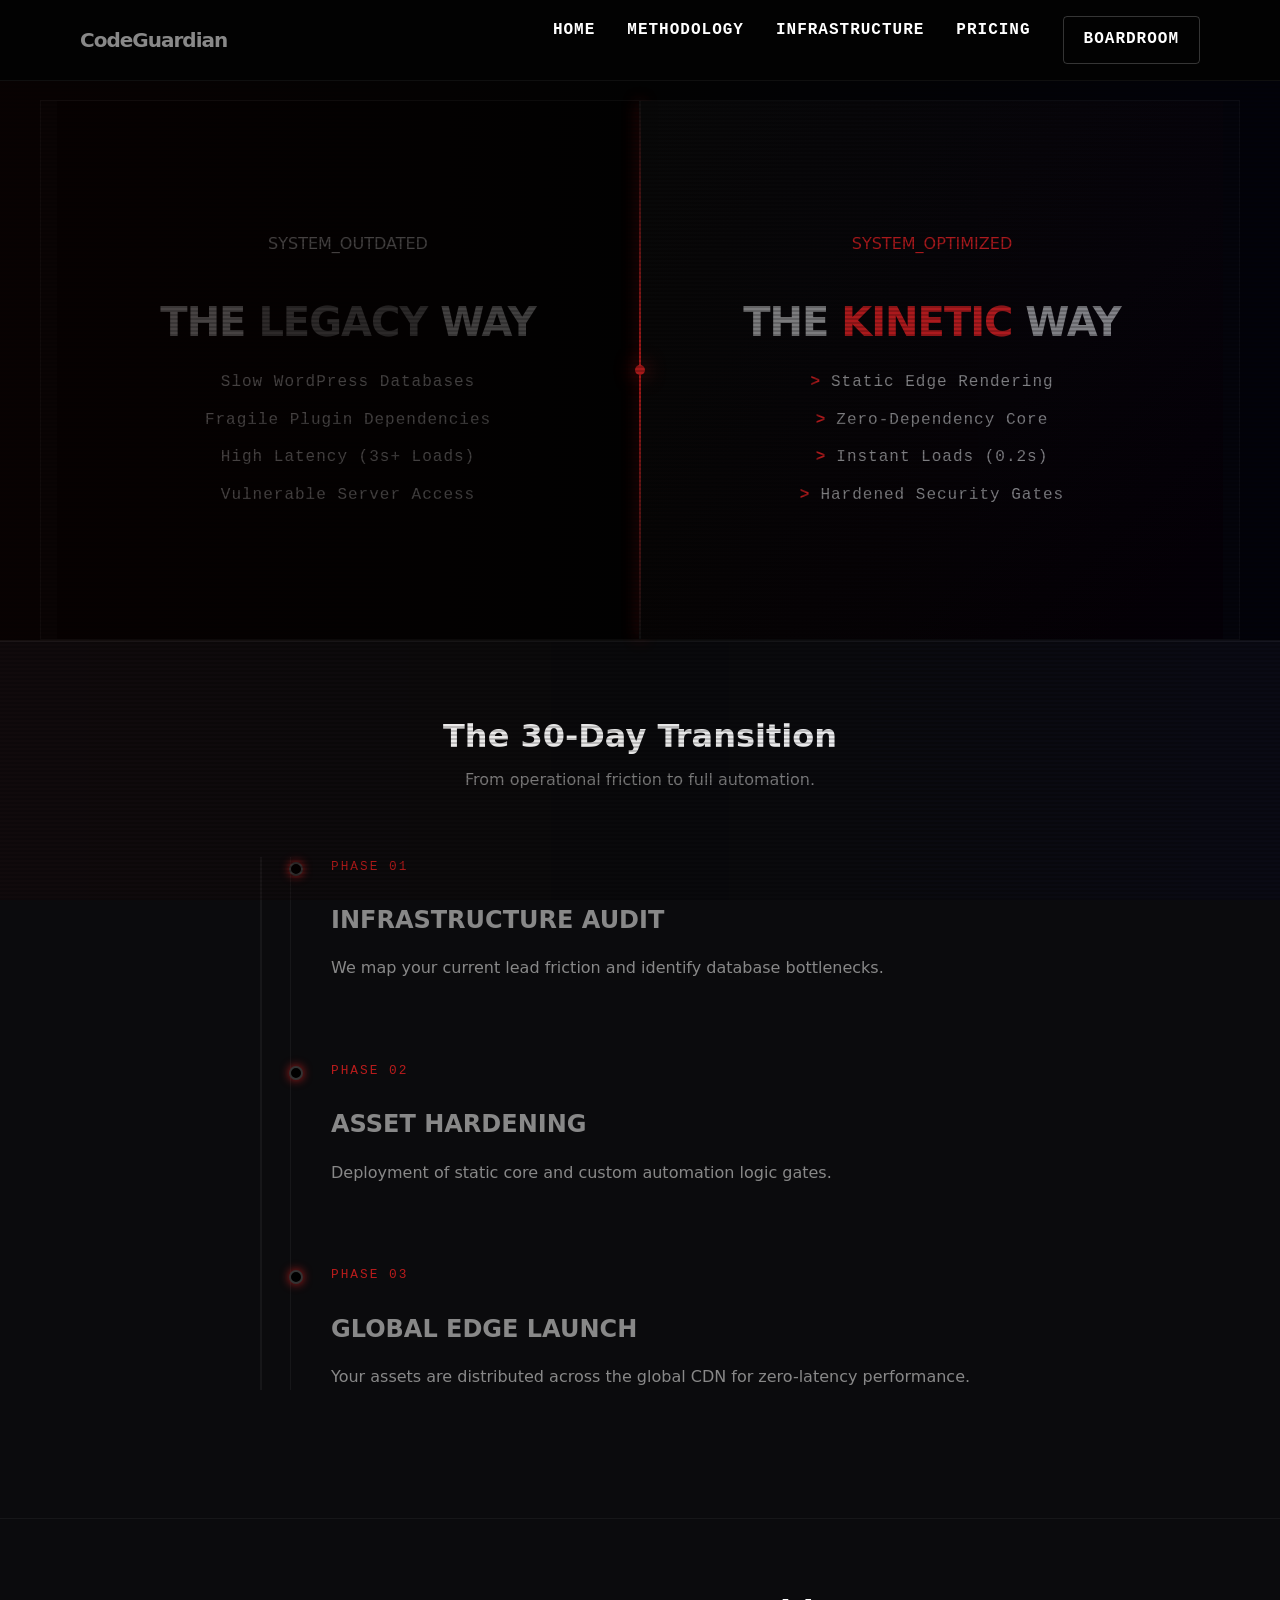
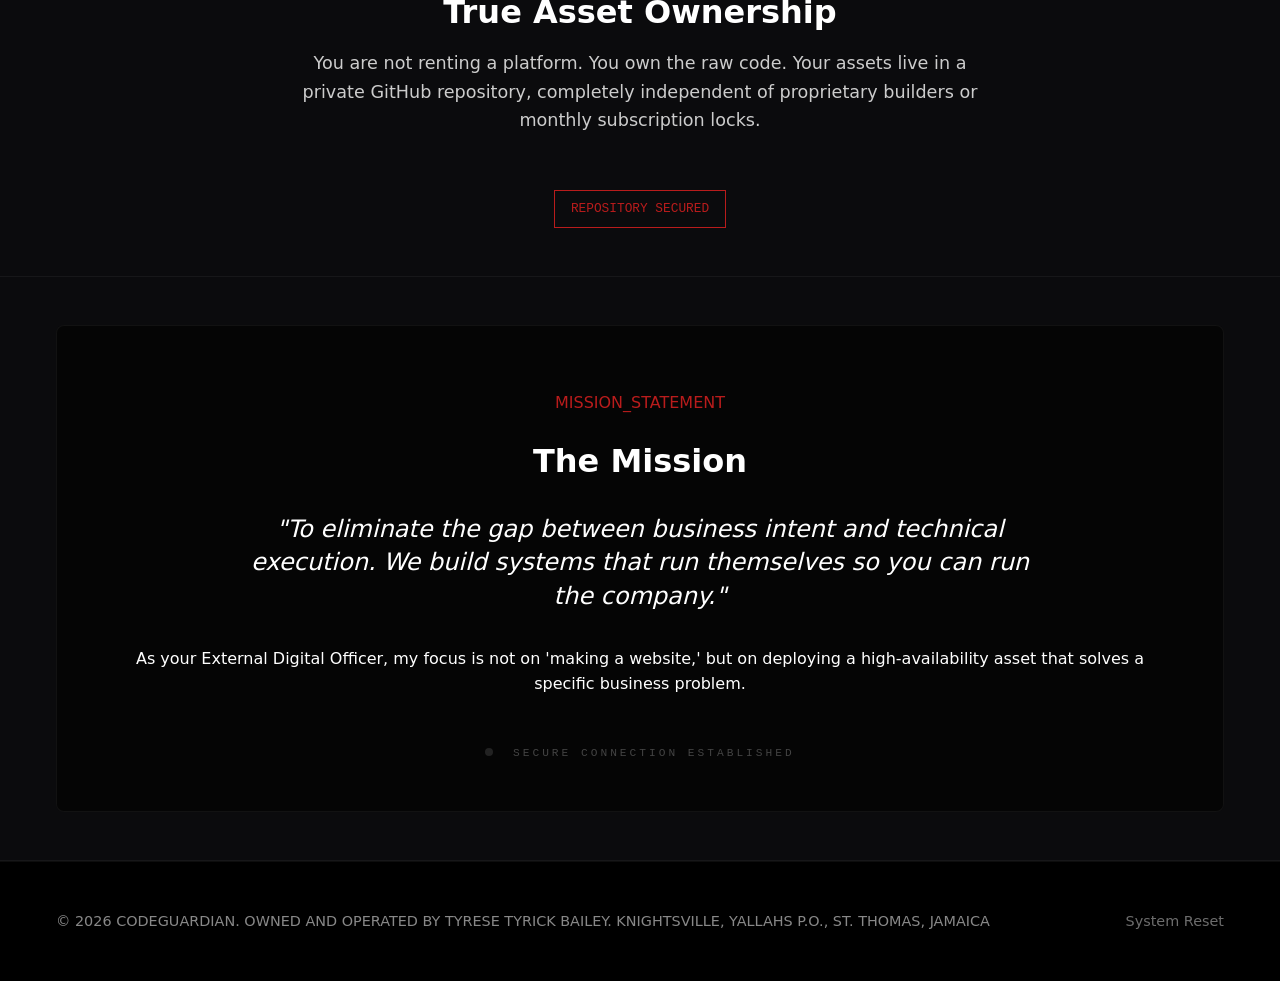
==== commit bab4e86a: "Feat: Implement tactical pricing matrix and unified navigation mapping" ====
--- a/about.html
+++ b/about.html
@@ -19,11 +19,12 @@
 
     <nav class="nav">
       <ul class="nav-list">
-        <li><a href="index.html" class="nav-link">Home</a></li>
-        <li><a href="about.html" class="nav-link">Methodology</a></li>
-        <li><a href="services.html" class="nav-link">Infrastructure</a></li>
-        <li><a href="portal.html" class="nav-link btn btn-outline">Boardroom</a></li>
-      </ul>
+  <li><a href="index.html" class="nav-link">Home</a></li>
+  <li><a href="about.html" class="nav-link">Methodology</a></li>
+  <li><a href="services.html" class="nav-link">Infrastructure</a></li>
+  <li><a href="pricing.html" class="nav-link">Pricing</a></li>
+  <li><a href="portal.html" class="nav-link btn btn-outline">Boardroom</a></li>
+</ul>
     </nav>
   </div>
 </header>
--- a/styles.css
+++ b/styles.css
@@ -1606,7 +1606,353 @@
 .architect-card:hover {
     transform: translateY(-5px);
     box-shadow: 0 10px 30px rgba(0, 0, 0, 0.5), 0 0 20px rgba(185, 28, 28, 0.1);
-}
+  
+}
+
+/* =========================================
+   TACTICAL PRICING ARCHITECTURE GRID
+   ========================================= */
+.pricing-grid {
+  display: grid;
+  grid-template-columns: repeat(auto-fit, minmax(320px, 1fr));
+  gap: var(--space-8);
+  align-items: stretch;
+  margin-top: 3rem;
+}
+
+.pricing-card {
+  padding: 2.5rem 2rem;
+  display: flex;
+  flex-direction: column;
+  justify-content: space-between;
+  position: relative;
+  border-radius: var(--radius-sm);
+  background: rgba(5, 5, 5, 0.95);
+}
+
+/* Recommended Tier Border Activation */
+.pricing-card.recommended-tier {
+  border-color: var(--color-accent);
+  box-shadow: 0 0 30px rgba(185, 28, 28, 0.15);
+  transform: scale(1.02);
+}
+
+.recommended-badge {
+  position: absolute;
+  top: -12px;
+  left: 50%;
+  transform: translateX(-50%);
+  background: var(--color-accent);
+  color: #fff;
+  font-family: monospace;
+  font-size: 0.7rem;
+  font-weight: bold;
+  letter-spacing: 2px;
+  padding: 4px 14px;
+  border-radius: 2px;
+  white-space: nowrap;
+}
+
+.p-card-header h3 {
+  font-size: 1.6rem;
+  color: var(--color-heading);
+  margin: 0.75rem 0 0.5rem 0;
+  letter-spacing: -0.5px;
+}
+
+.tier-purpose {
+  font-size: 0.85rem;
+  color: #777;
+  line-height: 1.4;
+  margin: 0;
+  min-height: 60px;
+}
+
+.p-card-price {
+  margin: 2rem 0 0.5rem 0;
+  font-family: monospace;
+}
+
+.p-card-price .currency {
+  font-size: 1rem;
+  color: var(--color-accent);
+  vertical-align: super;
+  font-weight: bold;
+}
+
+.p-card-price .amount {
+  font-size: 3rem;
+  font-weight: 800;
+  color: #fff;
+}
+
+.p-card-price .period {
+  color: #666;
+  font-size: 0.9rem;
+}
+
+.p-card-setup {
+  font-family: monospace;
+  font-size: 0.75rem;
+  letter-spacing: 1px;
+  color: #555;
+  margin-bottom: 1.5rem;
+}
+
+.p-card-specs {
+  list-style: none;
+  padding: 0;
+  margin: 0 0 2.5rem 0;
+  border-top: 1px solid #111;
+}
+
+.p-card-specs li {
+  padding: 0.85rem 0;
+  border-bottom: 1px solid #111;
+  font-size: 0.9rem;
+  color: #aaa;
+}
+
+.p-card-specs li strong {
+  color: #fff;
+}
+
+.p-card-specs li.disabled-spec {
+  color: #333;
+  text-decoration: line-through;
+}
+
+/* Interactive Tappable Specs */
+.tappable-spec {
+  color: var(--color-accent) !important;
+  cursor: pointer;
+  font-family: monospace;
+  font-weight: bold;
+  letter-spacing: 1px;
+  font-size: 0.8rem !important;
+  display: flex;
+  justify-content: space-between;
+  align-items: center;
+  transition: padding-left 0.2s ease;
+}
+
+.tappable-spec:hover {
+  background: rgba(185, 28, 28, 0.05);
+  padding-left: 5px;
+}
+
+.spec-chevron {
+  font-size: 0.7rem;
+}
+
+.p-card-btn {
+  width: 100%;
+  border-radius: var(--radius-sm);
+  background: transparent;
+  border: 1px solid #222;
+  color: #fff;
+  font-family: monospace;
+  font-size: 0.8rem;
+  letter-spacing: 1px;
+  padding: 12px;
+  text-align: center;
+}
+
+.pricing-card:hover .p-card-btn {
+  background: #fff;
+  color: #000;
+  border-color: #fff;
+}
+
+.pricing-card.recommended-tier .p-card-btn {
+  background: var(--color-accent);
+  border-color: var(--color-accent);
+}
+
+.pricing-card.recommended-tier:hover .p-card-btn {
+  background: #fff;
+  color: #000;
+  border-color: #fff;
+  box-shadow: 0 0 15px #fff;
+}
+
+/* Ledger & Add-ons Block Layout */
+.ledger-container {
+  display: grid;
+  grid-template-columns: repeat(auto-fit, minmax(450px, 1fr));
+  gap: var(--space-8);
+  margin-top: 2rem;
+}
+
+.ledger-block {
+  padding: 2rem;
+  background: rgba(4, 4, 5, 0.9);
+}
+
+.ledger-block h4 {
+  margin-top: 0;
+  color: #fff;
+  font-family: monospace;
+  letter-spacing: 2px;
+  text-transform: uppercase;
+  border-bottom: 1px solid #222;
+  padding-bottom: 0.75rem;
+}
+
+.ledger-row {
+  display: flex;
+  justify-content: space-between;
+  align-items: center;
+  padding: 1rem 0;
+  border-bottom: 1px solid #111;
+  font-size: 0.9rem;
+}
+
+.ledger-item {
+  color: #bbb;
+}
+
+.ledger-price {
+  font-family: monospace;
+  color: #fff;
+}
+
+.ledger-price small {
+  color: #555;
+}
+
+/* Pulse Glow Keyframe for Growth Tier Button */
+.pulse-red {
+  animation: redGlow 2s infinite ease-in-out;
+}
+@keyframes redGlow {
+  0%, 100% { box-shadow: 0 0 5px rgba(185, 28, 28, 0.4); }
+  50% { box-shadow: 0 0 20px rgba(185, 28, 28, 0.8); }
+}
+
+@media (max-width: 768px) {
+  .pricing-card.recommended-tier {
+    transform: scale(1);
+  }
+  .ledger-container {
+    grid-template-columns: 1fr;
+  }
+}
+
+/* =========================================
+   TACTICAL INTERACTION MODIFIERS (HOVERS)
+   ========================================= */
+
+/* Smooth baseline transition handler */
+.pricing-card, .ledger-block, .ledger-row, .p-card-btn {
+  transition: all 0.4s cubic-bezier(0.16, 1, 0.3, 1) !important;
+}
+
+/* 1. Base Pricing Card Hover Protocol */
+.pricing-card:hover {
+  transform: translateY(-8px) scale(1.01);
+  border-color: rgba(255, 255, 255, 0.25) !important;
+  box-shadow: 0 15px 40px rgba(0, 0, 0, 0.9), 0 0 15px rgba(255, 255, 255, 0.05);
+  background: rgba(12, 12, 14, 0.98) !important;
+}
+
+/* Growth Card Overrides on Hover */
+.pricing-card.recommended-tier:hover {
+  border-color: var(--color-accent) !important;
+  box-shadow: 0 20px 50px rgba(0, 0, 0, 0.9), 0 0 30px var(--color-accent-glow);
+}
+
+/* 2. Standalone Ledger & Spikes Block Interactions */
+.ledger-block:hover {
+  transform: translateY(-4px);
+  border-color: rgba(185, 28, 28, 0.4) !important;
+  box-shadow: 0 12px 35px rgba(0, 0, 0, 0.8), inset 0 0 15px rgba(185, 28, 28, 0.03);
+  background: rgba(10, 10, 12, 0.95) !important;
+}
+
+/* Internal Row Highlights */
+.ledger-row:hover {
+  background: rgba(255, 255, 255, 0.01);
+  padding-left: 8px;
+  color: #fff;
+}
+
+.ledger-row:hover .ledger-item {
+  color: #ffffff;
+  text-shadow: 0 0 8px rgba(255, 255, 255, 0.2);
+}
+
+.ledger-row:hover .ledger-price {
+  color: var(--color-accent);
+  text-shadow: 0 0 10px var(--color-accent-glow);
+}
+
+/* 3. Specs List Hover Feedback */
+.p-card-specs li:not(.tappable-spec):not(.disabled-spec):hover {
+  color: #fff;
+  padding-left: 4px;
+  border-bottom-color: rgba(255, 255, 255, 0.1);
+}
+
+/* 4. Action Button Hover Refinements */
+.pricing-card:hover .p-card-btn {
+  background: var(--color-heading) !important;
+  color: #000000 !important;
+  border-color: var(--color-heading) !important;
+  font-weight: bold;
+  box-shadow: 0 0 20px rgba(255, 255, 255, 0.2);
+}
+
+.pricing-card.recommended-tier:hover .p-card-btn {
+  background: var(--color-accent) !important;
+  color: #ffffff !important;
+  border-color: var(--color-accent) !important;
+  box-shadow: 0 0 25px var(--color-accent);
+}
+
+
+
+
+
+
+
+
+
+
+
+
+
+
+
+
+
+
+
+
+
+
+
+
+
+
+
+
+
+
+
+
+
+
+
+
+
+
+
+
+
+
+
+
 /* =========================================
    SERVICES SECTION
    ========================================= */
